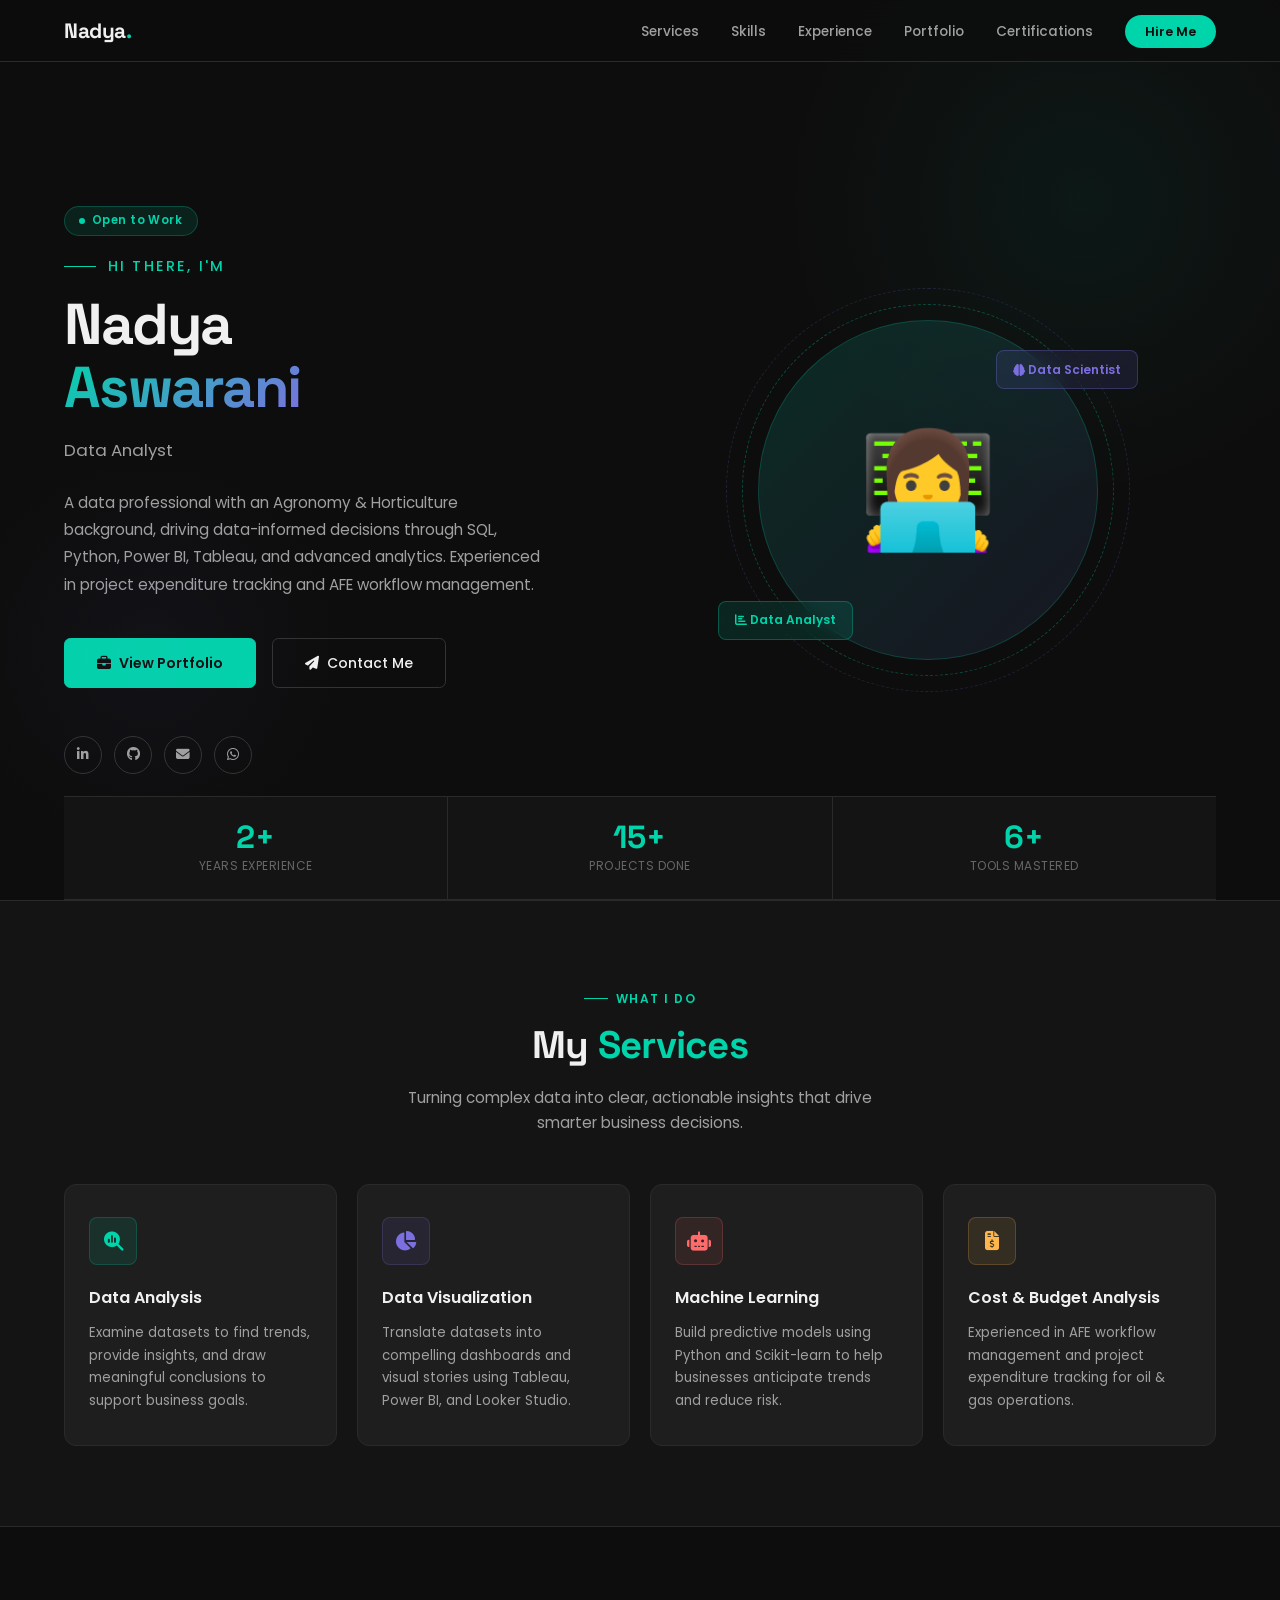
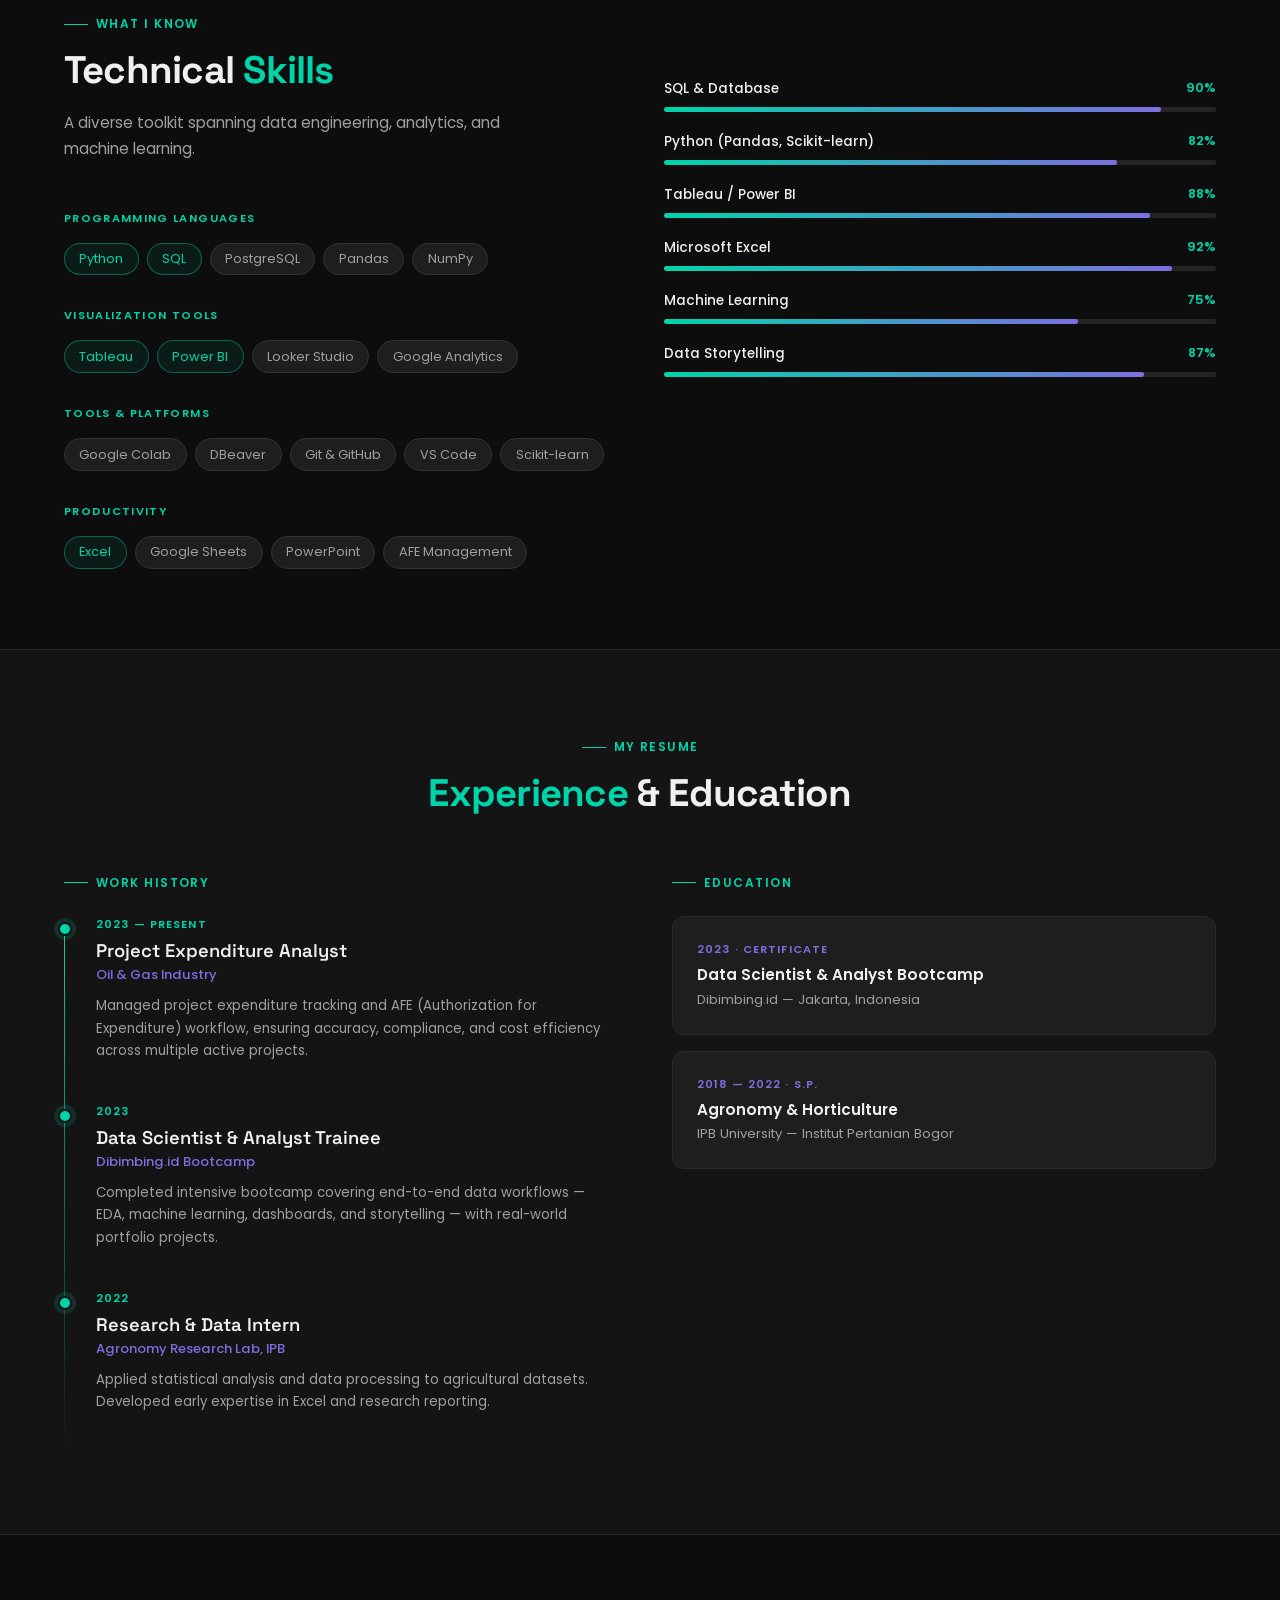
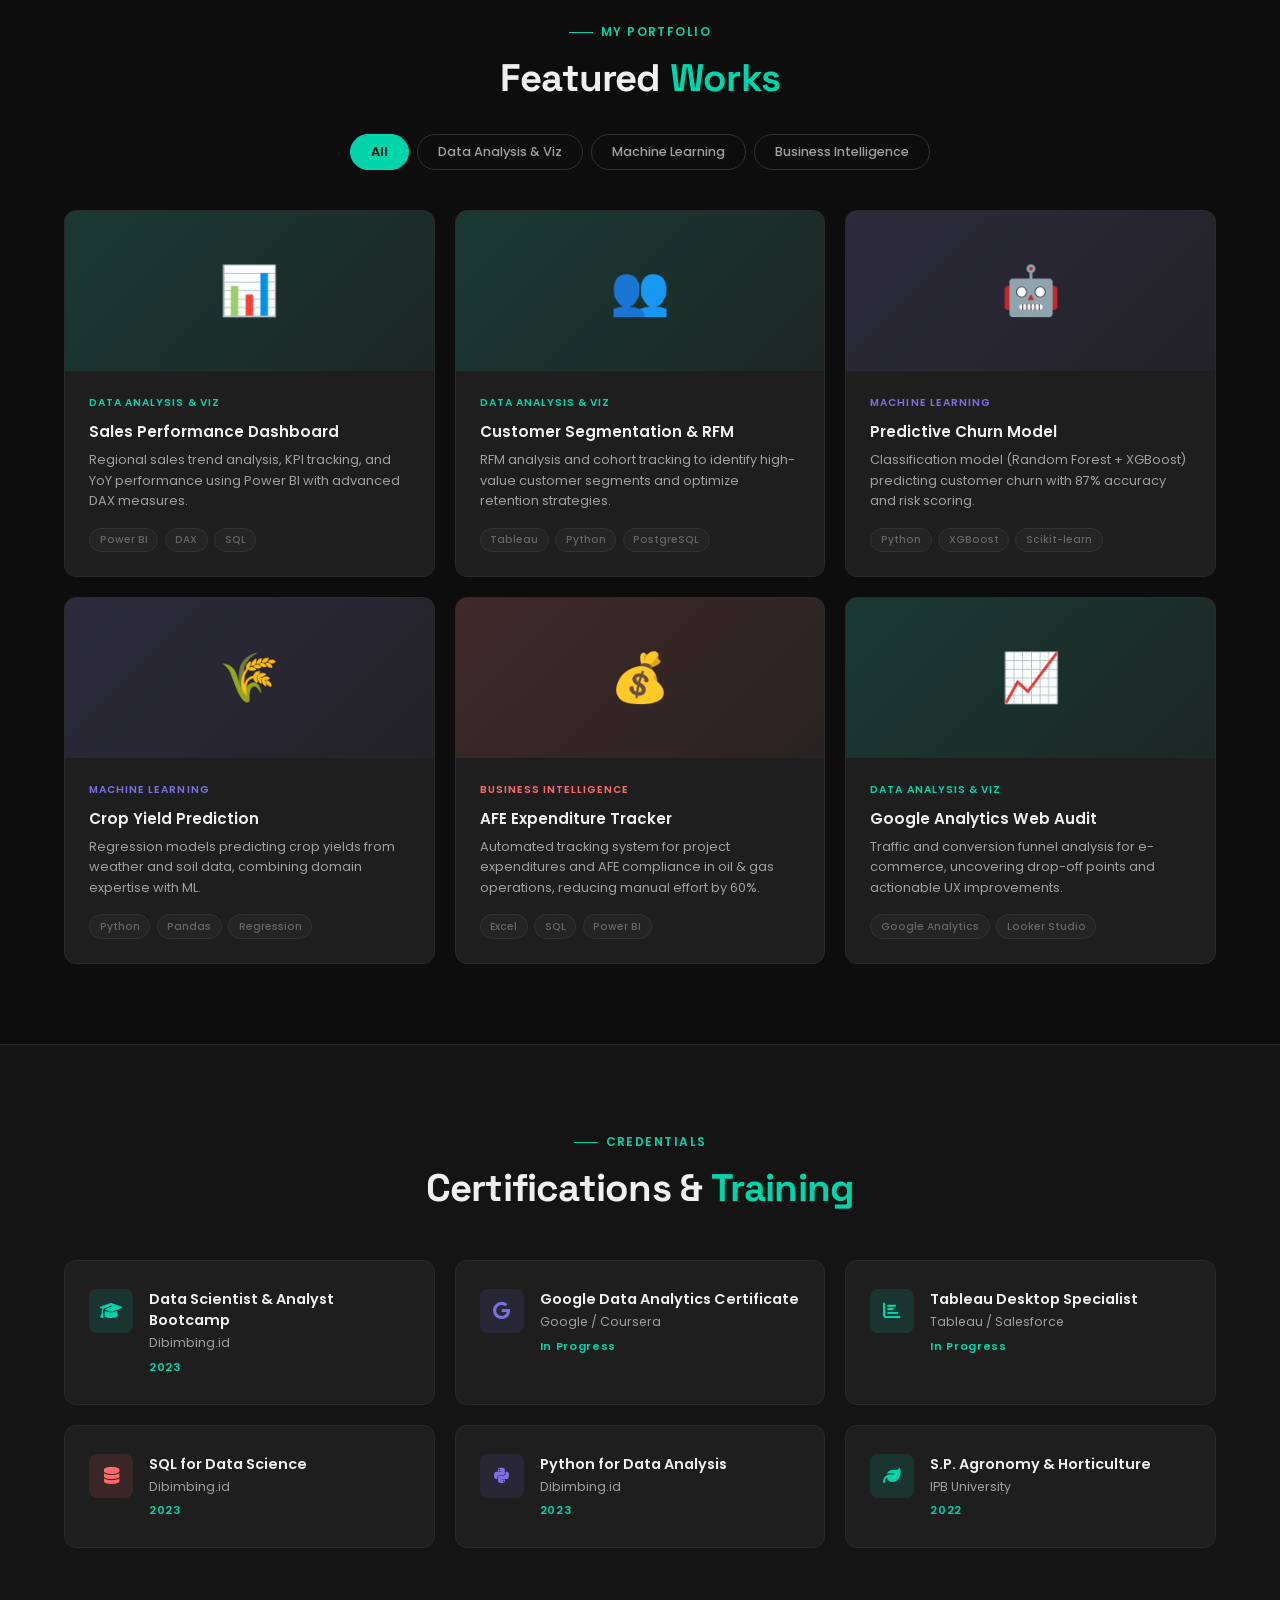
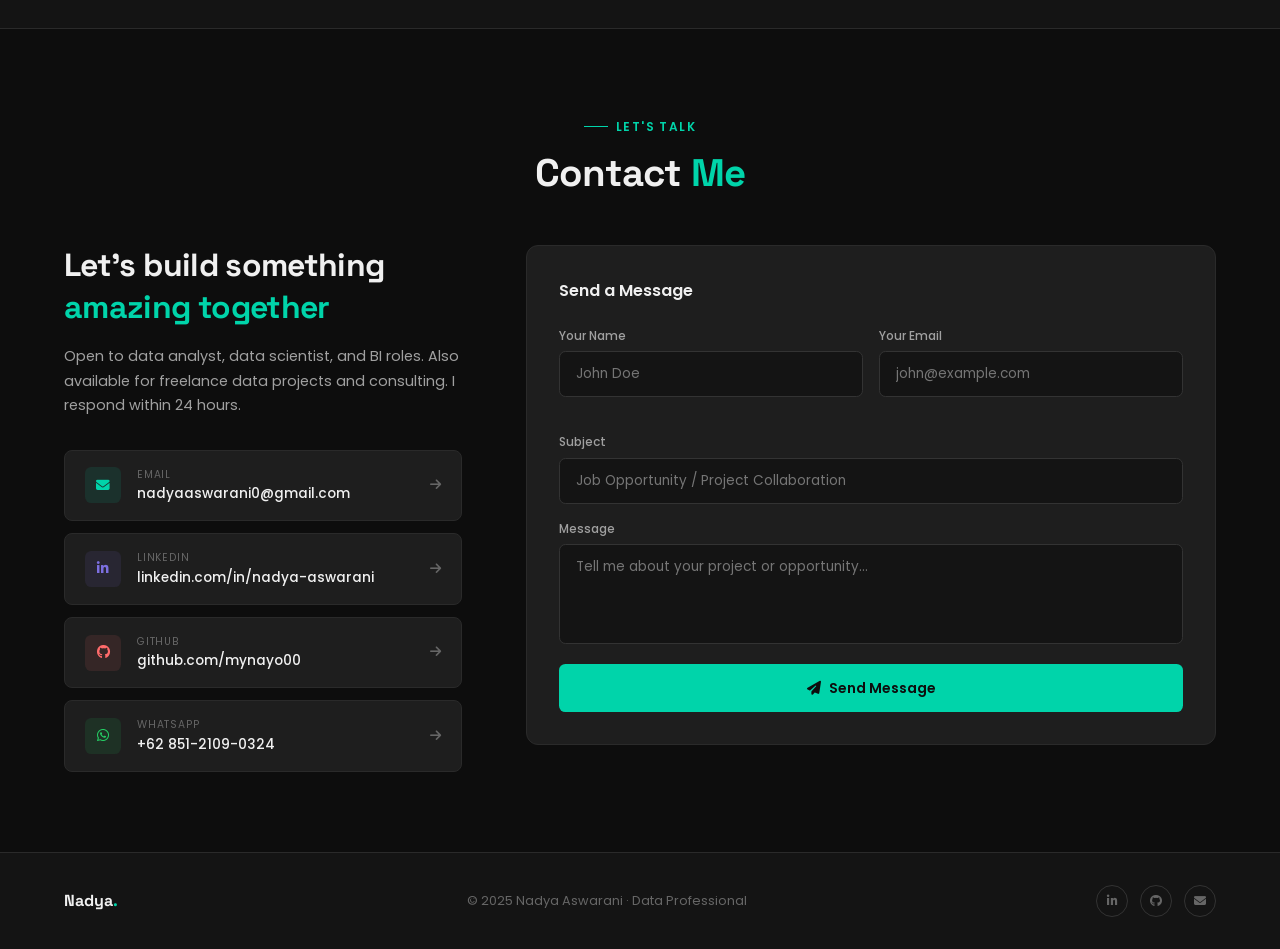
==== nadya-portfolio_1.html @ 153618a9 "Create nadya-portfolio_1.html" ====
<!DOCTYPE html>
<html lang="en">
<head>
<meta charset="UTF-8">
<meta name="viewport" content="width=device-width, initial-scale=1.0">
<title>Nadya Aswarani | Data Portfolio</title>
<link href="https://fonts.googleapis.com/css2?family=Poppins:wght@300;400;500;600;700;800&family=Space+Grotesk:wght@400;500;600;700&display=swap" rel="stylesheet">
<link rel="stylesheet" href="https://cdnjs.cloudflare.com/ajax/libs/font-awesome/6.5.0/css/all.min.css">
<style>
:root {
  --bg: #0d0d0d;
  --bg2: #141414;
  --bg3: #1a1a1a;
  --card: #1e1e1e;
  --card2: #242424;
  --accent: #00d4aa;
  --accent2: #7c6fe0;
  --accent3: #ff6b6b;
  --text: #f0f0f0;
  --text2: #a0a0a0;
  --text3: #666;
  --border: #2a2a2a;
  --border2: #333;
}

* { margin:0; padding:0; box-sizing:border-box; }
html { scroll-behavior: smooth; }

body {
  background: var(--bg);
  color: var(--text);
  font-family: 'Poppins', sans-serif;
  overflow-x: hidden;
}

/* SCROLLBAR */
::-webkit-scrollbar { width: 4px; }
::-webkit-scrollbar-track { background: var(--bg); }
::-webkit-scrollbar-thumb { background: var(--accent); border-radius: 2px; }

/* ── NAV ── */
nav {
  position: fixed; top:0; left:0; right:0; z-index:999;
  display:flex; align-items:center; justify-content:space-between;
  padding: 1.1rem 5%;
  background: rgba(13,13,13,0.85);
  backdrop-filter: blur(20px);
  border-bottom: 1px solid var(--border);
  transition: all 0.3s;
}
.nav-logo {
  font-family: 'Space Grotesk', sans-serif;
  font-weight: 700; font-size: 1.3rem;
  color: var(--text);
  text-decoration: none;
  letter-spacing: -0.02em;
}
.nav-logo span { color: var(--accent); }
.nav-links { display:flex; gap:2rem; list-style:none; }
.nav-links a {
  font-size: 0.85rem; font-weight:500;
  color: var(--text2);
  text-decoration:none;
  transition: color 0.2s;
  position: relative;
}
.nav-links a::after {
  content:''; position:absolute; bottom:-4px; left:0; right:0;
  height:1px; background:var(--accent);
  transform: scaleX(0); transition: transform 0.2s;
}
.nav-links a:hover { color:var(--accent); }
.nav-links a:hover::after { transform: scaleX(1); }
.nav-hire {
  padding: 0.5rem 1.25rem;
  background: var(--accent);
  color: #0d0d0d !important;
  border-radius: 2rem;
  font-weight: 600 !important;
  font-size: 0.8rem !important;
}
.nav-hire:hover { background: #00b894 !important; color: #0d0d0d !important; }
.nav-hire::after { display:none !important; }

/* ── HERO ── */
#home {
  min-height: 100vh;
  display: grid;
  grid-template-columns: 1fr 1fr;
  align-items: center;
  padding: 80px 5% 0;
  position: relative;
  overflow: hidden;
}
.hero-bg-glow {
  position: absolute;
  width: 600px; height: 600px;
  background: radial-gradient(circle, rgba(0,212,170,0.06) 0%, transparent 70%);
  top: -100px; right: -100px;
  pointer-events: none;
}
.hero-bg-glow2 {
  position: absolute;
  width: 400px; height: 400px;
  background: radial-gradient(circle, rgba(124,111,224,0.05) 0%, transparent 70%);
  bottom: 50px; left: -50px;
  pointer-events: none;
}
.hero-left { padding-right: 3rem; }
.hero-greeting {
  font-size: 0.9rem; font-weight: 500;
  color: var(--accent);
  letter-spacing: 0.15em;
  text-transform: uppercase;
  margin-bottom: 1rem;
  display:flex; align-items:center; gap:0.75rem;
}
.hero-greeting::before {
  content:'';
  width:2rem; height:1px;
  background: var(--accent);
}
.hero-name {
  font-family: 'Space Grotesk', sans-serif;
  font-size: clamp(2.8rem, 4.5vw, 4.5rem);
  font-weight: 700;
  line-height: 1.1;
  letter-spacing: -0.03em;
  margin-bottom: 1rem;
}
.hero-name .highlight {
  background: linear-gradient(135deg, var(--accent), var(--accent2));
  -webkit-background-clip: text;
  -webkit-text-fill-color: transparent;
  background-clip: text;
}
.hero-roles {
  font-size: 1.05rem;
  color: var(--text2);
  margin-bottom: 1.5rem;
  height: 1.8rem;
  overflow: hidden;
}
.hero-roles-inner {
  animation: slideRoles 6s steps(1) infinite;
}
@keyframes slideRoles {
  0%,33%  { transform: translateY(0); }
  34%,66% { transform: translateY(-1.8rem); }
  67%,100%{ transform: translateY(-3.6rem); }
}
.hero-roles div { height: 1.8rem; line-height: 1.8rem; }
.hero-desc {
  font-size: 0.95rem;
  color: var(--text2);
  line-height: 1.8;
  max-width: 480px;
  margin-bottom: 2.5rem;
}
.hero-btns { display:flex; gap:1rem; flex-wrap:wrap; margin-bottom:3rem; }
.btn-main {
  display:inline-flex; align-items:center; gap:0.5rem;
  padding: 0.85rem 2rem;
  background: var(--accent);
  color: #0d0d0d;
  font-weight: 600; font-size:0.875rem;
  border-radius: 0.4rem;
  text-decoration:none;
  transition: all 0.2s;
  border: 1px solid var(--accent);
}
.btn-main:hover { background: transparent; color: var(--accent); }
.btn-outline {
  display:inline-flex; align-items:center; gap:0.5rem;
  padding: 0.85rem 2rem;
  border: 1px solid var(--border2);
  color: var(--text);
  font-weight:500; font-size:0.875rem;
  border-radius: 0.4rem;
  text-decoration:none;
  transition: all 0.2s;
}
.btn-outline:hover { border-color: var(--accent); color: var(--accent); }
.hero-socials { display:flex; gap:0.75rem; }
.hero-social-link {
  width:38px; height:38px;
  border:1px solid var(--border2);
  border-radius: 50%;
  display:flex; align-items:center; justify-content:center;
  color: var(--text2);
  text-decoration:none;
  font-size:0.85rem;
  transition: all 0.2s;
}
.hero-social-link:hover { border-color:var(--accent); color:var(--accent); background: rgba(0,212,170,0.08); }

.hero-right {
  display:flex; justify-content:center; align-items:center;
  position: relative;
}
.hero-img-wrap {
  position: relative;
  width: 340px; height: 340px;
}
.hero-img-ring {
  position:absolute; inset:-16px;
  border-radius: 50%;
  border: 1px dashed rgba(0,212,170,0.3);
  animation: spin 20s linear infinite;
}
.hero-img-ring2 {
  position:absolute; inset:-32px;
  border-radius: 50%;
  border: 1px dashed rgba(124,111,224,0.2);
  animation: spin 30s linear infinite reverse;
}
@keyframes spin { to { transform: rotate(360deg); } }
.hero-img-bg {
  width:100%; height:100%;
  border-radius: 50%;
  background: linear-gradient(135deg, rgba(0,212,170,0.15), rgba(124,111,224,0.1));
  border: 1px solid rgba(0,212,170,0.2);
  display:flex; align-items:center; justify-content:center;
  font-size: 7rem;
  overflow: hidden;
}
.hero-avatar-emoji { line-height:1; }
.hero-badge {
  position:absolute;
  padding: 0.6rem 1rem;
  border-radius: 0.5rem;
  font-size: 0.75rem; font-weight:600;
  backdrop-filter: blur(10px);
  border: 1px solid;
  white-space: nowrap;
}
.badge-1 {
  bottom: 20px; left: -40px;
  background: rgba(0,212,170,0.12);
  border-color: rgba(0,212,170,0.3);
  color: var(--accent);
}
.badge-2 {
  top: 30px; right: -40px;
  background: rgba(124,111,224,0.12);
  border-color: rgba(124,111,224,0.3);
  color: var(--accent2);
}
.hero-stats-row {
  position:absolute; bottom:0; left:0; right:0;
  display:grid; grid-template-columns: repeat(3,1fr);
  gap:1px; background:var(--border);
  border-top: 1px solid var(--border);
  border-bottom: 1px solid var(--border);
  padding: 0;
}
.hstat {
  background:var(--bg2);
  padding:1.5rem;
  text-align:center;
}
.hstat-num {
  font-family:'Space Grotesk',sans-serif;
  font-size:2rem; font-weight:700;
  color:var(--accent);
  line-height:1;
  margin-bottom:0.25rem;
}
.hstat-label { font-size:0.75rem; color:var(--text3); letter-spacing:0.04em; text-transform:uppercase; }

/* ── SECTION COMMON ── */
section { padding: 5rem 5%; }
.section-tag {
  display:inline-flex; align-items:center; gap:0.5rem;
  font-size:0.75rem; font-weight:600;
  color:var(--accent);
  letter-spacing:0.12em;
  text-transform:uppercase;
  margin-bottom:0.75rem;
}
.section-tag::before { content:''; width:1.5rem; height:1px; background:var(--accent); }
.section-title {
  font-family:'Space Grotesk',sans-serif;
  font-size: clamp(1.8rem, 3vw, 2.6rem);
  font-weight:700;
  letter-spacing:-0.02em;
  margin-bottom:1rem;
}
.section-title span { color:var(--accent); }
.section-sub { font-size:0.95rem; color:var(--text2); line-height:1.7; max-width:500px; margin-bottom:3rem; }

/* ── SERVICES ── */
#service { background:var(--bg2); border-top:1px solid var(--border); border-bottom:1px solid var(--border); }
.services-grid {
  display:grid; grid-template-columns: repeat(4,1fr); gap:1.25rem;
}
.service-card {
  background:var(--card);
  border:1px solid var(--border);
  border-radius:0.75rem;
  padding:2rem 1.5rem;
  transition: all 0.3s;
  position:relative;
  overflow:hidden;
}
.service-card::before {
  content:'';
  position:absolute; top:0; left:0; right:0;
  height:2px;
  background: linear-gradient(90deg, var(--accent), var(--accent2));
  transform: scaleX(0); transform-origin:left;
  transition: transform 0.3s;
}
.service-card:hover { border-color:var(--border2); background:var(--card2); transform:translateY(-4px); }
.service-card:hover::before { transform: scaleX(1); }
.service-icon {
  width:48px; height:48px;
  border-radius:0.5rem;
  background:rgba(0,212,170,0.1);
  border:1px solid rgba(0,212,170,0.2);
  display:flex; align-items:center; justify-content:center;
  font-size:1.2rem;
  color:var(--accent);
  margin-bottom:1.25rem;
}
.service-title { font-weight:600; font-size:1rem; margin-bottom:0.75rem; }
.service-desc { font-size:0.83rem; color:var(--text2); line-height:1.7; }

/* ── SKILLS ── */
#skills { background: var(--bg); }
.skills-layout { display:grid; grid-template-columns:1fr 1fr; gap:4rem; align-items:start; }
.skills-cats { display:flex; flex-direction:column; gap:2rem; }
.skill-cat-title {
  font-size:0.7rem; font-weight:600; letter-spacing:0.12em;
  text-transform:uppercase; color:var(--accent);
  margin-bottom:1rem;
}
.skill-pills { display:flex; flex-wrap:wrap; gap:0.5rem; }
.skill-pill {
  padding:0.4rem 0.9rem;
  background:var(--card);
  border:1px solid var(--border2);
  border-radius:2rem;
  font-size:0.8rem; color:var(--text2);
  transition: all 0.2s;
  cursor:default;
}
.skill-pill:hover { border-color:var(--accent); color:var(--accent); background:rgba(0,212,170,0.07); }
.skill-pill.hot { border-color:rgba(0,212,170,0.4); color:var(--accent); background:rgba(0,212,170,0.08); }

.skill-bars { display:flex; flex-direction:column; gap:1.25rem; }
.skill-bar-item {}
.skill-bar-top { display:flex; justify-content:space-between; margin-bottom:0.5rem; font-size:0.85rem; }
.skill-bar-name { font-weight:500; }
.skill-bar-pct { color:var(--accent); font-weight:600; font-size:0.8rem; }
.skill-bar-track {
  height:5px; background:var(--card2);
  border-radius:2px; overflow:hidden;
}
.skill-bar-fill {
  height:100%;
  background: linear-gradient(90deg, var(--accent), var(--accent2));
  border-radius:2px;
  width:0; transition: width 1s ease 0.3s;
}

/* ── EXPERIENCE ── */
#experience { background:var(--bg2); border-top:1px solid var(--border); }
.exp-layout { display:grid; grid-template-columns:1fr 1fr; gap:4rem; }
.timeline { position:relative; padding-left:2rem; }
.timeline::before {
  content:''; position:absolute; left:0; top:8px; bottom:0;
  width:1px; background: linear-gradient(to bottom, var(--accent), transparent);
}
.tl-item { position:relative; padding-bottom:2.5rem; }
.tl-item::before {
  content:''; position:absolute; left:-2.375rem; top:6px;
  width:10px; height:10px; border-radius:50%;
  background:var(--accent); border:2px solid var(--bg2);
  box-shadow: 0 0 0 4px rgba(0,212,170,0.15);
}
.tl-date {
  font-size:0.7rem; font-weight:600; letter-spacing:0.1em;
  text-transform:uppercase; color:var(--accent);
  margin-bottom:0.4rem;
}
.tl-title { font-family:'Space Grotesk',sans-serif; font-size:1.15rem; font-weight:600; margin-bottom:0.2rem; }
.tl-company { font-size:0.82rem; color:var(--accent2); font-weight:500; margin-bottom:0.6rem; }
.tl-desc { font-size:0.83rem; color:var(--text2); line-height:1.7; }

.edu-cards { display:flex; flex-direction:column; gap:1rem; }
.edu-card {
  background:var(--card);
  border:1px solid var(--border);
  border-radius:0.75rem;
  padding:1.5rem;
  transition: border-color 0.2s;
}
.edu-card:hover { border-color:var(--accent2); }
.edu-year { font-size:0.7rem; font-weight:600; letter-spacing:0.1em; text-transform:uppercase; color:var(--accent2); margin-bottom:0.35rem; }
.edu-deg { font-weight:600; font-size:0.95rem; margin-bottom:0.2rem; }
.edu-school { font-size:0.82rem; color:var(--text2); }

/* ── PORTFOLIO ── */
#portfolio { background:var(--bg); border-top:1px solid var(--border); }
.port-filters {
  display:flex; gap:0.5rem; flex-wrap:wrap;
  margin-bottom:2.5rem;
}
.port-filter {
  padding:0.5rem 1.25rem;
  border-radius:2rem;
  font-size:0.8rem; font-weight:500;
  border:1px solid var(--border2);
  background:transparent;
  color:var(--text2);
  cursor:pointer;
  transition:all 0.2s;
  font-family:'Poppins',sans-serif;
}
.port-filter:hover, .port-filter.active {
  background:var(--accent); color:#0d0d0d;
  border-color:var(--accent); font-weight:600;
}
.port-grid {
  display:grid; grid-template-columns:repeat(3,1fr); gap:1.25rem;
}
.port-card {
  background:var(--card);
  border:1px solid var(--border);
  border-radius:0.75rem;
  overflow:hidden;
  transition: all 0.3s;
}
.port-card:hover { border-color:var(--border2); transform:translateY(-4px); }
.port-card.hidden { display:none; }
.port-thumb {
  height:160px;
  display:flex; align-items:center; justify-content:center;
  font-size:3rem;
  position:relative; overflow:hidden;
}
.port-thumb-da { background: linear-gradient(135deg, rgba(0,212,170,0.15), rgba(0,212,170,0.05)); }
.port-thumb-ds { background: linear-gradient(135deg, rgba(124,111,224,0.15), rgba(124,111,224,0.05)); }
.port-thumb-bi { background: linear-gradient(135deg, rgba(255,107,107,0.15), rgba(255,107,107,0.05)); }
.port-body { padding:1.5rem; }
.port-tag {
  font-size:0.65rem; font-weight:600; letter-spacing:0.1em;
  text-transform:uppercase; margin-bottom:0.6rem;
}
.port-tag-da { color:var(--accent); }
.port-tag-ds { color:var(--accent2); }
.port-tag-bi { color:var(--accent3); }
.port-title { font-weight:600; font-size:0.95rem; margin-bottom:0.5rem; line-height:1.4; }
.port-desc { font-size:0.8rem; color:var(--text2); line-height:1.6; margin-bottom:1rem; }
.port-pills { display:flex; gap:0.4rem; flex-wrap:wrap; }
.port-pill {
  font-size:0.65rem; font-weight:500;
  padding:0.2rem 0.6rem;
  background:var(--card2);
  border:1px solid var(--border2);
  border-radius:2rem;
  color:var(--text3);
}

/* ── CERTIFICATIONS ── */
#certs { background:var(--bg2); border-top:1px solid var(--border); }
.certs-grid { display:grid; grid-template-columns:repeat(3,1fr); gap:1.25rem; }
.cert-card {
  background:var(--card);
  border:1px solid var(--border);
  border-radius:0.75rem;
  padding:1.75rem 1.5rem;
  display:flex; gap:1rem; align-items:flex-start;
  transition: all 0.2s;
}
.cert-card:hover { border-color:var(--accent); }
.cert-icon {
  width:44px; height:44px; flex-shrink:0;
  border-radius:0.5rem;
  display:flex; align-items:center; justify-content:center;
  font-size:1.1rem;
}
.cert-icon-teal { background:rgba(0,212,170,0.12); color:var(--accent); }
.cert-icon-purple { background:rgba(124,111,224,0.12); color:var(--accent2); }
.cert-icon-red { background:rgba(255,107,107,0.12); color:var(--accent3); }
.cert-name { font-weight:600; font-size:0.9rem; margin-bottom:0.2rem; }
.cert-issuer { font-size:0.78rem; color:var(--text2); margin-bottom:0.4rem; }
.cert-year { font-size:0.7rem; color:var(--accent); font-weight:600; letter-spacing:0.06em; }

/* ── CONTACT ── */
#contact { background:var(--bg); border-top:1px solid var(--border); }
.contact-grid { display:grid; grid-template-columns:1fr 1fr; gap:4rem; }
.contact-headline {
  font-family:'Space Grotesk',sans-serif;
  font-size:2rem; font-weight:700;
  letter-spacing:-0.02em;
  line-height:1.3;
  margin-bottom:1rem;
}
.contact-headline span { color:var(--accent); }
.contact-body { font-size:0.9rem; color:var(--text2); line-height:1.7; margin-bottom:2rem; }
.contact-links { display:flex; flex-direction:column; gap:0.75rem; }
.contact-item {
  display:flex; align-items:center; gap:1rem;
  padding:1rem 1.25rem;
  background:var(--card);
  border:1px solid var(--border);
  border-radius:0.5rem;
  text-decoration:none;
  color:var(--text);
  transition: all 0.2s;
}
.contact-item:hover { border-color:var(--accent); background:rgba(0,212,170,0.05); }
.contact-item-icon {
  width:36px; height:36px;
  border-radius:0.4rem;
  background:rgba(0,212,170,0.1);
  display:flex; align-items:center; justify-content:center;
  color:var(--accent); font-size:0.85rem; flex-shrink:0;
}
.contact-item-info {}
.contact-item-lbl { font-size:0.65rem; color:var(--text3); letter-spacing:0.08em; text-transform:uppercase; margin-bottom:0.1rem; }
.contact-item-val { font-size:0.85rem; font-weight:500; }
.contact-item-arr { margin-left:auto; color:var(--text3); font-size:0.8rem; transition:color 0.2s; }
.contact-item:hover .contact-item-arr { color:var(--accent); }

.contact-form-wrap {
  background:var(--card);
  border:1px solid var(--border);
  border-radius:0.75rem;
  padding:2rem;
}
.form-title { font-weight:600; font-size:1rem; margin-bottom:1.5rem; }
.form-row { display:grid; grid-template-columns:1fr 1fr; gap:1rem; margin-bottom:1rem; }
.form-group { display:flex; flex-direction:column; gap:0.4rem; margin-bottom:1rem; }
.form-group:last-of-type { margin-bottom:1.25rem; }
.form-label { font-size:0.75rem; font-weight:500; color:var(--text2); }
.form-input, .form-textarea {
  background:var(--bg2);
  border:1px solid var(--border2);
  border-radius:0.4rem;
  padding:0.75rem 1rem;
  font-family:'Poppins',sans-serif;
  font-size:0.85rem;
  color:var(--text);
  transition: border-color 0.2s;
  outline:none;
  resize:none;
}
.form-input:focus, .form-textarea:focus { border-color:var(--accent); }
.form-textarea { height:100px; }
.btn-send {
  width:100%;
  padding:0.85rem;
  background:var(--accent);
  color:#0d0d0d;
  font-family:'Poppins',sans-serif;
  font-weight:600; font-size:0.875rem;
  border:none; border-radius:0.4rem;
  cursor:pointer;
  transition: all 0.2s;
  display:flex; align-items:center; justify-content:center; gap:0.5rem;
}
.btn-send:hover { background:#00b894; }

/* ── FOOTER ── */
footer {
  background:var(--bg2);
  border-top:1px solid var(--border);
  padding:2rem 5%;
  display:flex; align-items:center; justify-content:space-between;
  font-size:0.8rem; color:var(--text3);
}
.footer-logo {
  font-family:'Space Grotesk',sans-serif;
  font-weight:700; font-size:1rem; color:var(--text);
  text-decoration:none;
}
.footer-logo span { color:var(--accent); }
.footer-socials { display:flex; gap:0.75rem; }
.footer-soc {
  width:32px; height:32px;
  border:1px solid var(--border2); border-radius:50%;
  display:flex; align-items:center; justify-content:center;
  color:var(--text3); font-size:0.75rem; text-decoration:none;
  transition:all 0.2s;
}
.footer-soc:hover { border-color:var(--accent); color:var(--accent); }

/* ── BACK TO TOP ── */
#back-top {
  position:fixed; bottom:2rem; right:2rem;
  width:40px; height:40px;
  background:var(--accent); color:#0d0d0d;
  border-radius:50%; border:none;
  display:flex; align-items:center; justify-content:center;
  cursor:pointer; font-size:0.9rem;
  opacity:0; pointer-events:none;
  transition:all 0.3s;
  z-index:100;
}
#back-top.show { opacity:1; pointer-events:all; }
#back-top:hover { background:#00b894; transform:translateY(-2px); }

/* ── STATUS BADGE ── */
.status-pill {
  display:inline-flex; align-items:center; gap:0.4rem;
  padding:0.35rem 0.9rem;
  background:rgba(0,212,170,0.1);
  border:1px solid rgba(0,212,170,0.25);
  border-radius:2rem;
  font-size:0.72rem; font-weight:600;
  color:var(--accent); letter-spacing:0.04em;
  margin-bottom:1.25rem;
}
.status-dot {
  width:6px; height:6px; border-radius:50%;
  background:var(--accent);
  animation: pulse 2s infinite;
}
@keyframes pulse {
  0%,100%{opacity:1;transform:scale(1)}
  50%{opacity:0.5;transform:scale(0.8)}
}

/* ── FADE IN ── */
.reveal { opacity:0; transform:translateY(20px); transition:opacity 0.6s ease, transform 0.6s ease; }
.reveal.visible { opacity:1; transform:translateY(0); }

/* ── RESPONSIVE ── */
@media(max-width:960px){
  #home { grid-template-columns:1fr; padding-top:100px; }
  .hero-right { display:none; }
  .hero-stats-row { grid-template-columns: repeat(3,1fr); }
  section { padding:3.5rem 5%; }
  .services-grid { grid-template-columns:repeat(2,1fr); }
  .skills-layout, .exp-layout, .contact-grid { grid-template-columns:1fr; gap:2.5rem; }
  .port-grid, .certs-grid { grid-template-columns:repeat(2,1fr); }
  .nav-links { display:none; }
}
@media(max-width:600px){
  .port-grid, .certs-grid, .services-grid { grid-template-columns:1fr; }
  footer { flex-direction:column; gap:1rem; text-align:center; }
  .form-row { grid-template-columns:1fr; }
}
</style>
</head>
<body>

<!-- NAV -->
<nav>
  <a href="#home" class="nav-logo">Nadya<span>.</span></a>
  <ul class="nav-links">
    <li><a href="#service">Services</a></li>
    <li><a href="#skills">Skills</a></li>
    <li><a href="#experience">Experience</a></li>
    <li><a href="#portfolio">Portfolio</a></li>
    <li><a href="#certs">Certifications</a></li>
    <li><a href="#contact" class="nav-hire">Hire Me</a></li>
  </ul>
</nav>

<!-- HERO -->
<section id="home">
  <div class="hero-bg-glow"></div>
  <div class="hero-bg-glow2"></div>

  <div class="hero-left">
    <div class="status-pill"><span class="status-dot"></span> Open to Work</div>
    <div class="hero-greeting">Hi there, I'm</div>
    <h1 class="hero-name">Nadya<br><span class="highlight">Aswarani</span></h1>
    <div class="hero-roles">
      <div class="hero-roles-inner">
        <div>Data Analyst</div>
        <div>Data Scientist</div>
        <div>BI Analyst</div>
      </div>
    </div>
    <p class="hero-desc">
      A data professional with an Agronomy & Horticulture background, driving data-informed decisions through SQL, Python, Power BI, Tableau, and advanced analytics. Experienced in project expenditure tracking and AFE workflow management.
    </p>
    <div class="hero-btns">
      <a href="#portfolio" class="btn-main"><i class="fa-solid fa-briefcase"></i> View Portfolio</a>
      <a href="#contact" class="btn-outline"><i class="fa-solid fa-paper-plane"></i> Contact Me</a>
    </div>
    <div class="hero-socials">
      <a href="https://www.linkedin.com/in/nadya-aswarani/" target="_blank" class="hero-social-link"><i class="fa-brands fa-linkedin-in"></i></a>
      <a href="https://github.com/mynayo00" target="_blank" class="hero-social-link"><i class="fa-brands fa-github"></i></a>
      <a href="mailto:nadyaaswarani0@gmail.com" class="hero-social-link"><i class="fa-solid fa-envelope"></i></a>
      <a href="https://wa.me/6285121090324" target="_blank" class="hero-social-link"><i class="fa-brands fa-whatsapp"></i></a>
    </div>
  </div>

  <div class="hero-right">
    <div class="hero-img-wrap">
      <div class="hero-img-ring"></div>
      <div class="hero-img-ring2"></div>
      <div class="hero-img-bg">
        <span class="hero-avatar-emoji">👩‍💻</span>
      </div>
      <div class="hero-badge badge-1"><i class="fa-solid fa-chart-bar"></i> Data Analyst</div>
      <div class="hero-badge badge-2"><i class="fa-solid fa-brain"></i> Data Scientist</div>
    </div>
  </div>

  <div class="hero-stats-row" style="grid-column:1/-1">
    <div class="hstat"><div class="hstat-num">2+</div><div class="hstat-label">Years Experience</div></div>
    <div class="hstat"><div class="hstat-num">15+</div><div class="hstat-label">Projects Done</div></div>
    <div class="hstat"><div class="hstat-num">6+</div><div class="hstat-label">Tools Mastered</div></div>
  </div>
</section>

<!-- SERVICES -->
<section id="service">
  <div class="reveal" style="text-align:center;margin-bottom:3rem">
    <div class="section-tag" style="justify-content:center">What I Do</div>
    <h2 class="section-title" style="justify-content:center">My <span>Services</span></h2>
    <p class="section-sub" style="margin:0 auto">Turning complex data into clear, actionable insights that drive smarter business decisions.</p>
  </div>
  <div class="services-grid reveal">
    <div class="service-card">
      <div class="service-icon"><i class="fa-solid fa-magnifying-glass-chart"></i></div>
      <div class="service-title">Data Analysis</div>
      <div class="service-desc">Examine datasets to find trends, provide insights, and draw meaningful conclusions to support business goals.</div>
    </div>
    <div class="service-card">
      <div class="service-icon" style="background:rgba(124,111,224,0.1);border-color:rgba(124,111,224,0.2);color:var(--accent2)"><i class="fa-solid fa-chart-pie"></i></div>
      <div class="service-title">Data Visualization</div>
      <div class="service-desc">Translate datasets into compelling dashboards and visual stories using Tableau, Power BI, and Looker Studio.</div>
    </div>
    <div class="service-card">
      <div class="service-icon" style="background:rgba(255,107,107,0.1);border-color:rgba(255,107,107,0.2);color:var(--accent3)"><i class="fa-solid fa-robot"></i></div>
      <div class="service-title">Machine Learning</div>
      <div class="service-desc">Build predictive models using Python and Scikit-learn to help businesses anticipate trends and reduce risk.</div>
    </div>
    <div class="service-card">
      <div class="service-icon" style="background:rgba(255,183,77,0.1);border-color:rgba(255,183,77,0.2);color:#ffb74d"><i class="fa-solid fa-file-invoice-dollar"></i></div>
      <div class="service-title">Cost & Budget Analysis</div>
      <div class="service-desc">Experienced in AFE workflow management and project expenditure tracking for oil & gas operations.</div>
    </div>
  </div>
</section>

<!-- SKILLS -->
<section id="skills">
  <div style="display:grid;grid-template-columns:1fr 1fr;gap:3rem;align-items:start">
    <div class="reveal">
      <div class="section-tag">What I Know</div>
      <h2 class="section-title">Technical <span>Skills</span></h2>
      <p class="section-sub">A diverse toolkit spanning data engineering, analytics, and machine learning.</p>
      <div class="skills-cats">
        <div>
          <div class="skill-cat-title">Programming Languages</div>
          <div class="skill-pills">
            <span class="skill-pill hot">Python</span>
            <span class="skill-pill hot">SQL</span>
            <span class="skill-pill">PostgreSQL</span>
            <span class="skill-pill">Pandas</span>
            <span class="skill-pill">NumPy</span>
          </div>
        </div>
        <div>
          <div class="skill-cat-title">Visualization Tools</div>
          <div class="skill-pills">
            <span class="skill-pill hot">Tableau</span>
            <span class="skill-pill hot">Power BI</span>
            <span class="skill-pill">Looker Studio</span>
            <span class="skill-pill">Google Analytics</span>
          </div>
        </div>
        <div>
          <div class="skill-cat-title">Tools & Platforms</div>
          <div class="skill-pills">
            <span class="skill-pill">Google Colab</span>
            <span class="skill-pill">DBeaver</span>
            <span class="skill-pill">Git & GitHub</span>
            <span class="skill-pill">VS Code</span>
            <span class="skill-pill">Scikit-learn</span>
          </div>
        </div>
        <div>
          <div class="skill-cat-title">Productivity</div>
          <div class="skill-pills">
            <span class="skill-pill hot">Excel</span>
            <span class="skill-pill">Google Sheets</span>
            <span class="skill-pill">PowerPoint</span>
            <span class="skill-pill">AFE Management</span>
          </div>
        </div>
      </div>
    </div>

    <div class="reveal" style="margin-top:4.5rem">
      <div class="skill-bars" id="skill-bars">
        <div class="skill-bar-item">
          <div class="skill-bar-top"><span class="skill-bar-name">SQL & Database</span><span class="skill-bar-pct">90%</span></div>
          <div class="skill-bar-track"><div class="skill-bar-fill" data-w="90"></div></div>
        </div>
        <div class="skill-bar-item">
          <div class="skill-bar-top"><span class="skill-bar-name">Python (Pandas, Scikit-learn)</span><span class="skill-bar-pct">82%</span></div>
          <div class="skill-bar-track"><div class="skill-bar-fill" data-w="82"></div></div>
        </div>
        <div class="skill-bar-item">
          <div class="skill-bar-top"><span class="skill-bar-name">Tableau / Power BI</span><span class="skill-bar-pct">88%</span></div>
          <div class="skill-bar-track"><div class="skill-bar-fill" data-w="88"></div></div>
        </div>
        <div class="skill-bar-item">
          <div class="skill-bar-top"><span class="skill-bar-name">Microsoft Excel</span><span class="skill-bar-pct">92%</span></div>
          <div class="skill-bar-track"><div class="skill-bar-fill" data-w="92"></div></div>
        </div>
        <div class="skill-bar-item">
          <div class="skill-bar-top"><span class="skill-bar-name">Machine Learning</span><span class="skill-bar-pct">75%</span></div>
          <div class="skill-bar-track"><div class="skill-bar-fill" data-w="75"></div></div>
        </div>
        <div class="skill-bar-item">
          <div class="skill-bar-top"><span class="skill-bar-name">Data Storytelling</span><span class="skill-bar-pct">87%</span></div>
          <div class="skill-bar-track"><div class="skill-bar-fill" data-w="87"></div></div>
        </div>
      </div>
    </div>
  </div>
</section>

<!-- EXPERIENCE -->
<section id="experience">
  <div class="reveal" style="text-align:center;margin-bottom:3rem">
    <div class="section-tag" style="justify-content:center">My Resume</div>
    <h2 class="section-title"><span>Experience</span> & Education</h2>
  </div>
  <div class="exp-layout">
    <div class="reveal">
      <div class="section-tag" style="margin-bottom:1.5rem">Work History</div>
      <div class="timeline">
        <div class="tl-item">
          <div class="tl-date">2023 — Present</div>
          <div class="tl-title">Project Expenditure Analyst</div>
          <div class="tl-company">Oil & Gas Industry</div>
          <div class="tl-desc">Managed project expenditure tracking and AFE (Authorization for Expenditure) workflow, ensuring accuracy, compliance, and cost efficiency across multiple active projects.</div>
        </div>
        <div class="tl-item">
          <div class="tl-date">2023</div>
          <div class="tl-title">Data Scientist & Analyst Trainee</div>
          <div class="tl-company">Dibimbing.id Bootcamp</div>
          <div class="tl-desc">Completed intensive bootcamp covering end-to-end data workflows — EDA, machine learning, dashboards, and storytelling — with real-world portfolio projects.</div>
        </div>
        <div class="tl-item">
          <div class="tl-date">2022</div>
          <div class="tl-title">Research & Data Intern</div>
          <div class="tl-company">Agronomy Research Lab, IPB</div>
          <div class="tl-desc">Applied statistical analysis and data processing to agricultural datasets. Developed early expertise in Excel and research reporting.</div>
        </div>
      </div>
    </div>

    <div class="reveal">
      <div class="section-tag" style="margin-bottom:1.5rem">Education</div>
      <div class="edu-cards">
        <div class="edu-card">
          <div class="edu-year">2023 · Certificate</div>
          <div class="edu-deg">Data Scientist & Analyst Bootcamp</div>
          <div class="edu-school">Dibimbing.id — Jakarta, Indonesia</div>
        </div>
        <div class="edu-card">
          <div class="edu-year">2018 — 2022 · S.P.</div>
          <div class="edu-deg">Agronomy & Horticulture</div>
          <div class="edu-school">IPB University — Institut Pertanian Bogor</div>
        </div>
      </div>
    </div>
  </div>
</section>

<!-- PORTFOLIO -->
<section id="portfolio">
  <div class="reveal" style="text-align:center;margin-bottom:2rem">
    <div class="section-tag" style="justify-content:center">My Portfolio</div>
    <h2 class="section-title">Featured <span>Works</span></h2>
  </div>
  <div class="port-filters reveal" style="justify-content:center">
    <button class="port-filter active" onclick="filterPort('all',this)">All</button>
    <button class="port-filter" onclick="filterPort('da',this)">Data Analysis & Viz</button>
    <button class="port-filter" onclick="filterPort('ds',this)">Machine Learning</button>
    <button class="port-filter" onclick="filterPort('bi',this)">Business Intelligence</button>
  </div>
  <div class="port-grid reveal">

    <div class="port-card" data-cat="da">
      <div class="port-thumb port-thumb-da">📊</div>
      <div class="port-body">
        <div class="port-tag port-tag-da">Data Analysis & Viz</div>
        <div class="port-title">Sales Performance Dashboard</div>
        <div class="port-desc">Regional sales trend analysis, KPI tracking, and YoY performance using Power BI with advanced DAX measures.</div>
        <div class="port-pills"><span class="port-pill">Power BI</span><span class="port-pill">DAX</span><span class="port-pill">SQL</span></div>
      </div>
    </div>

    <div class="port-card" data-cat="da">
      <div class="port-thumb port-thumb-da">👥</div>
      <div class="port-body">
        <div class="port-tag port-tag-da">Data Analysis & Viz</div>
        <div class="port-title">Customer Segmentation & RFM</div>
        <div class="port-desc">RFM analysis and cohort tracking to identify high-value customer segments and optimize retention strategies.</div>
        <div class="port-pills"><span class="port-pill">Tableau</span><span class="port-pill">Python</span><span class="port-pill">PostgreSQL</span></div>
      </div>
    </div>

    <div class="port-card" data-cat="ds">
      <div class="port-thumb port-thumb-ds">🤖</div>
      <div class="port-body">
        <div class="port-tag port-tag-ds">Machine Learning</div>
        <div class="port-title">Predictive Churn Model</div>
        <div class="port-desc">Classification model (Random Forest + XGBoost) predicting customer churn with 87% accuracy and risk scoring.</div>
        <div class="port-pills"><span class="port-pill">Python</span><span class="port-pill">XGBoost</span><span class="port-pill">Scikit-learn</span></div>
      </div>
    </div>

    <div class="port-card" data-cat="ds">
      <div class="port-thumb port-thumb-ds">🌾</div>
      <div class="port-body">
        <div class="port-tag port-tag-ds">Machine Learning</div>
        <div class="port-title">Crop Yield Prediction</div>
        <div class="port-desc">Regression models predicting crop yields from weather and soil data, combining domain expertise with ML.</div>
        <div class="port-pills"><span class="port-pill">Python</span><span class="port-pill">Pandas</span><span class="port-pill">Regression</span></div>
      </div>
    </div>

    <div class="port-card" data-cat="bi">
      <div class="port-thumb port-thumb-bi">💰</div>
      <div class="port-body">
        <div class="port-tag port-tag-bi">Business Intelligence</div>
        <div class="port-title">AFE Expenditure Tracker</div>
        <div class="port-desc">Automated tracking system for project expenditures and AFE compliance in oil & gas operations, reducing manual effort by 60%.</div>
        <div class="port-pills"><span class="port-pill">Excel</span><span class="port-pill">SQL</span><span class="port-pill">Power BI</span></div>
      </div>
    </div>

    <div class="port-card" data-cat="da">
      <div class="port-thumb port-thumb-da">📈</div>
      <div class="port-body">
        <div class="port-tag port-tag-da">Data Analysis & Viz</div>
        <div class="port-title">Google Analytics Web Audit</div>
        <div class="port-desc">Traffic and conversion funnel analysis for e-commerce, uncovering drop-off points and actionable UX improvements.</div>
        <div class="port-pills"><span class="port-pill">Google Analytics</span><span class="port-pill">Looker Studio</span></div>
      </div>
    </div>

  </div>
</section>

<!-- CERTIFICATIONS -->
<section id="certs">
  <div class="reveal" style="text-align:center;margin-bottom:3rem">
    <div class="section-tag" style="justify-content:center">Credentials</div>
    <h2 class="section-title">Certifications & <span>Training</span></h2>
  </div>
  <div class="certs-grid reveal">
    <div class="cert-card">
      <div class="cert-icon cert-icon-teal"><i class="fa-solid fa-graduation-cap"></i></div>
      <div>
        <div class="cert-name">Data Scientist & Analyst Bootcamp</div>
        <div class="cert-issuer">Dibimbing.id</div>
        <div class="cert-year">2023</div>
      </div>
    </div>
    <div class="cert-card">
      <div class="cert-icon cert-icon-purple"><i class="fa-brands fa-google"></i></div>
      <div>
        <div class="cert-name">Google Data Analytics Certificate</div>
        <div class="cert-issuer">Google / Coursera</div>
        <div class="cert-year">In Progress</div>
      </div>
    </div>
    <div class="cert-card">
      <div class="cert-icon cert-icon-teal"><i class="fa-solid fa-chart-bar"></i></div>
      <div>
        <div class="cert-name">Tableau Desktop Specialist</div>
        <div class="cert-issuer">Tableau / Salesforce</div>
        <div class="cert-year">In Progress</div>
      </div>
    </div>
    <div class="cert-card">
      <div class="cert-icon cert-icon-red"><i class="fa-solid fa-database"></i></div>
      <div>
        <div class="cert-name">SQL for Data Science</div>
        <div class="cert-issuer">Dibimbing.id</div>
        <div class="cert-year">2023</div>
      </div>
    </div>
    <div class="cert-card">
      <div class="cert-icon cert-icon-purple"><i class="fa-brands fa-python"></i></div>
      <div>
        <div class="cert-name">Python for Data Analysis</div>
        <div class="cert-issuer">Dibimbing.id</div>
        <div class="cert-year">2023</div>
      </div>
    </div>
    <div class="cert-card">
      <div class="cert-icon cert-icon-teal"><i class="fa-solid fa-leaf"></i></div>
      <div>
        <div class="cert-name">S.P. Agronomy & Horticulture</div>
        <div class="cert-issuer">IPB University</div>
        <div class="cert-year">2022</div>
      </div>
    </div>
  </div>
</section>

<!-- CONTACT -->
<section id="contact">
  <div class="reveal" style="text-align:center;margin-bottom:3rem">
    <div class="section-tag" style="justify-content:center">Let's Talk</div>
    <h2 class="section-title">Contact <span>Me</span></h2>
  </div>
  <div class="contact-grid">
    <div class="reveal">
      <div class="contact-headline">Let's build something<br><span>amazing together</span></div>
      <p class="contact-body">Open to data analyst, data scientist, and BI roles. Also available for freelance data projects and consulting. I respond within 24 hours.</p>
      <div class="contact-links">
        <a href="mailto:nadyaaswarani0@gmail.com" class="contact-item">
          <div class="contact-item-icon"><i class="fa-solid fa-envelope"></i></div>
          <div class="contact-item-info">
            <div class="contact-item-lbl">Email</div>
            <div class="contact-item-val">nadyaaswarani0@gmail.com</div>
          </div>
          <i class="fa-solid fa-arrow-right contact-item-arr"></i>
        </a>
        <a href="https://www.linkedin.com/in/nadya-aswarani/" target="_blank" class="contact-item">
          <div class="contact-item-icon" style="background:rgba(124,111,224,0.1);color:var(--accent2)"><i class="fa-brands fa-linkedin-in"></i></div>
          <div class="contact-item-info">
            <div class="contact-item-lbl">LinkedIn</div>
            <div class="contact-item-val">linkedin.com/in/nadya-aswarani</div>
          </div>
          <i class="fa-solid fa-arrow-right contact-item-arr"></i>
        </a>
        <a href="https://github.com/mynayo00" target="_blank" class="contact-item">
          <div class="contact-item-icon" style="background:rgba(255,107,107,0.1);color:var(--accent3)"><i class="fa-brands fa-github"></i></div>
          <div class="contact-item-info">
            <div class="contact-item-lbl">GitHub</div>
            <div class="contact-item-val">github.com/mynayo00</div>
          </div>
          <i class="fa-solid fa-arrow-right contact-item-arr"></i>
        </a>
        <a href="https://wa.me/6285121090324" target="_blank" class="contact-item">
          <div class="contact-item-icon" style="background:rgba(37,211,102,0.1);color:#25d366"><i class="fa-brands fa-whatsapp"></i></div>
          <div class="contact-item-info">
            <div class="contact-item-lbl">WhatsApp</div>
            <div class="contact-item-val">+62 851-2109-0324</div>
          </div>
          <i class="fa-solid fa-arrow-right contact-item-arr"></i>
        </a>
      </div>
    </div>

    <div class="reveal">
      <div class="contact-form-wrap">
        <div class="form-title">Send a Message</div>
        <div class="form-row">
          <div class="form-group">
            <label class="form-label">Your Name</label>
            <input class="form-input" type="text" placeholder="John Doe">
          </div>
          <div class="form-group">
            <label class="form-label">Your Email</label>
            <input class="form-input" type="email" placeholder="john@example.com">
          </div>
        </div>
        <div class="form-group">
          <label class="form-label">Subject</label>
          <input class="form-input" type="text" placeholder="Job Opportunity / Project Collaboration">
        </div>
        <div class="form-group">
          <label class="form-label">Message</label>
          <textarea class="form-textarea" placeholder="Tell me about your project or opportunity..."></textarea>
        </div>
        <button class="btn-send" onclick="this.innerHTML='<i class=\'fa-solid fa-check\'></i> Message Sent!'">
          <i class="fa-solid fa-paper-plane"></i> Send Message
        </button>
      </div>
    </div>
  </div>
</section>

<!-- FOOTER -->
<footer>
  <a href="#home" class="footer-logo">Nadya<span>.</span></a>
  <span>© 2025 Nadya Aswarani · Data Professional</span>
  <div class="footer-socials">
    <a href="https://www.linkedin.com/in/nadya-aswarani/" target="_blank" class="footer-soc"><i class="fa-brands fa-linkedin-in"></i></a>
    <a href="https://github.com/mynayo00" target="_blank" class="footer-soc"><i class="fa-brands fa-github"></i></a>
    <a href="mailto:nadyaaswarani0@gmail.com" class="footer-soc"><i class="fa-solid fa-envelope"></i></a>
  </div>
</footer>

<!-- BACK TO TOP -->
<button id="back-top" onclick="window.scrollTo({top:0,behavior:'smooth'})">
  <i class="fa-solid fa-chevron-up"></i>
</button>

<script>
// Scroll reveal
const revealObs = new IntersectionObserver(entries => {
  entries.forEach((e,i) => {
    if(e.isIntersecting){
      setTimeout(() => e.target.classList.add('visible'), i * 80);
    }
  });
}, {threshold:0.08});
document.querySelectorAll('.reveal').forEach(el => revealObs.observe(el));

// Skill bars animate
const barObs = new IntersectionObserver(entries => {
  entries.forEach(e => {
    if(e.isIntersecting){
      e.target.querySelectorAll('.skill-bar-fill').forEach(bar => {
        bar.style.width = bar.dataset.w + '%';
      });
    }
  });
}, {threshold:0.3});
const barsSection = document.getElementById('skill-bars');
if(barsSection) barObs.observe(barsSection);

// Portfolio filter
function filterPort(cat, btn){
  document.querySelectorAll('.port-filter').forEach(b => b.classList.remove('active'));
  btn.classList.add('active');
  document.querySelectorAll('.port-card').forEach(card => {
    if(cat === 'all' || card.dataset.cat === cat){
      card.classList.remove('hidden');
    } else {
      card.classList.add('hidden');
    }
  });
}

// Back to top
window.addEventListener('scroll', () => {
  document.getElementById('back-top').classList.toggle('show', window.scrollY > 400);
});

// Nav shrink on scroll
window.addEventListener('scroll', () => {
  document.querySelector('nav').style.padding = window.scrollY > 60 ? '0.75rem 5%' : '1.1rem 5%';
});
</script>
</body>
</html>
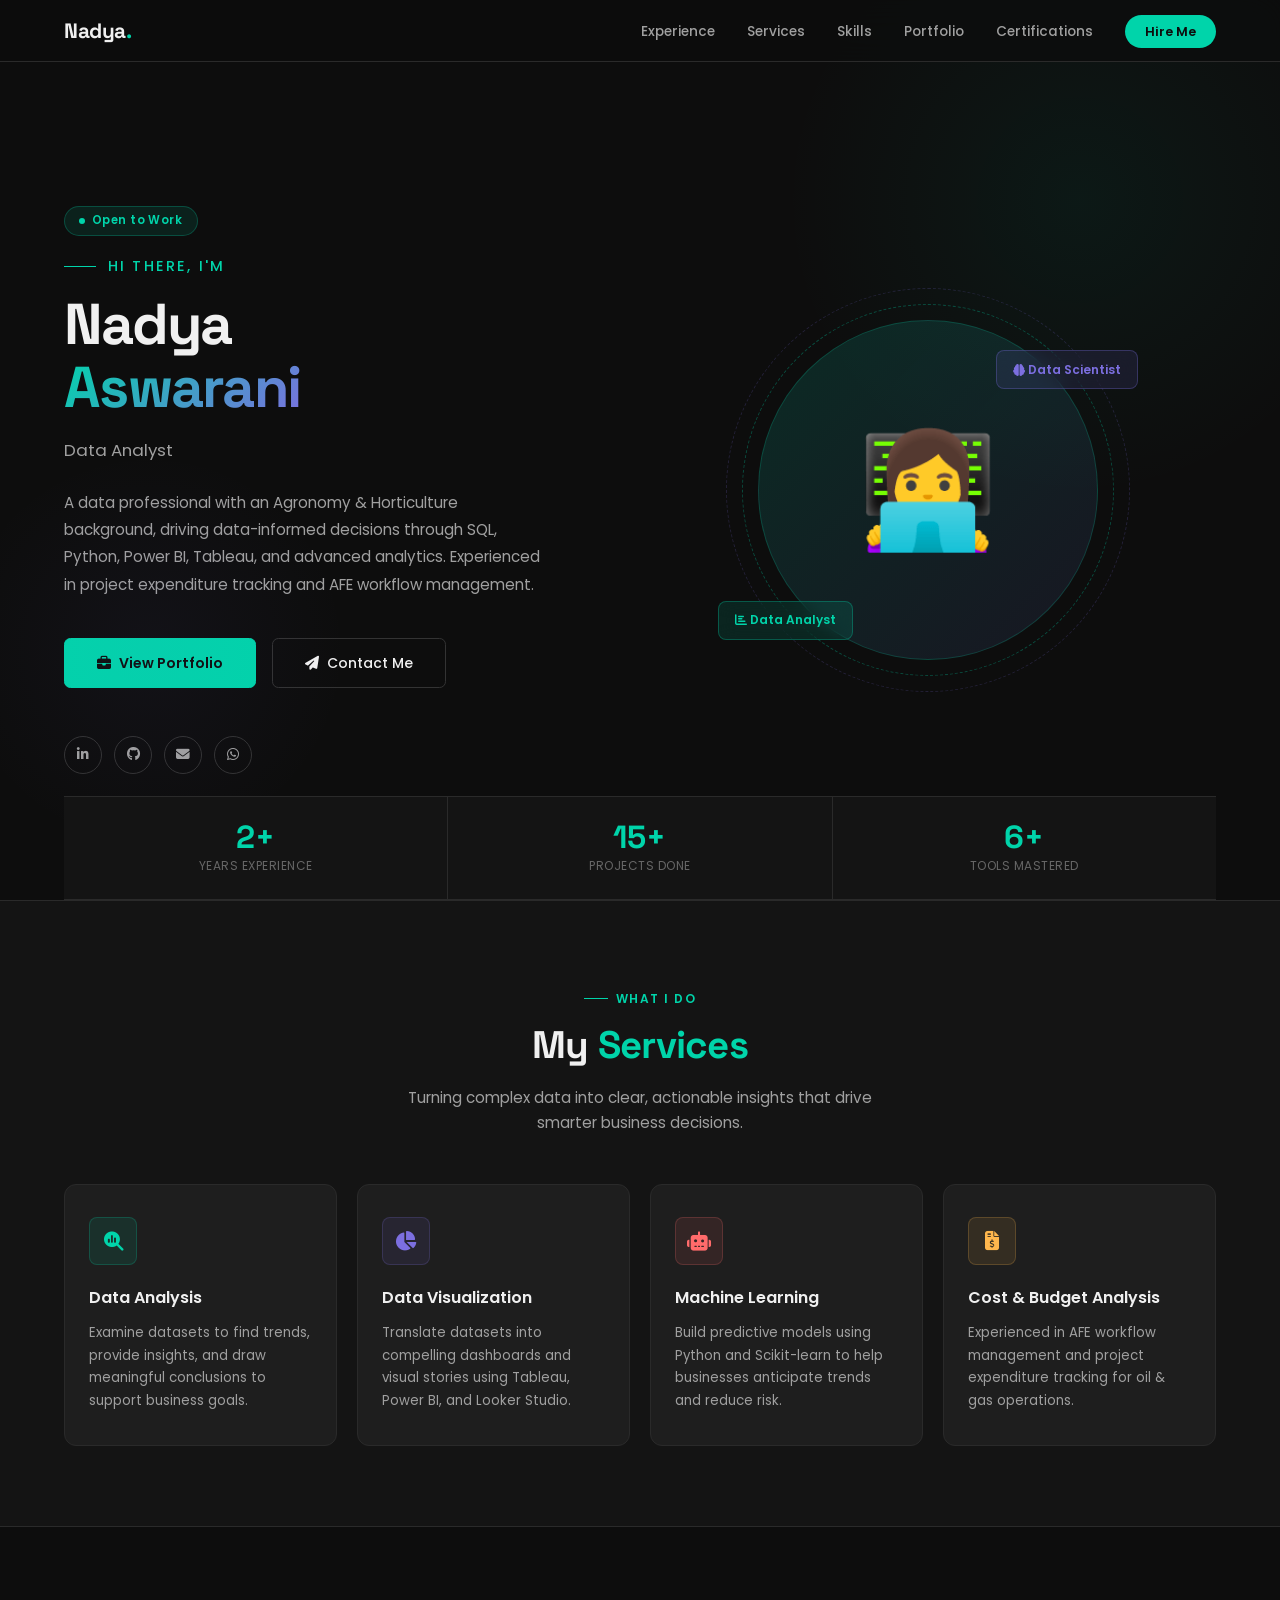
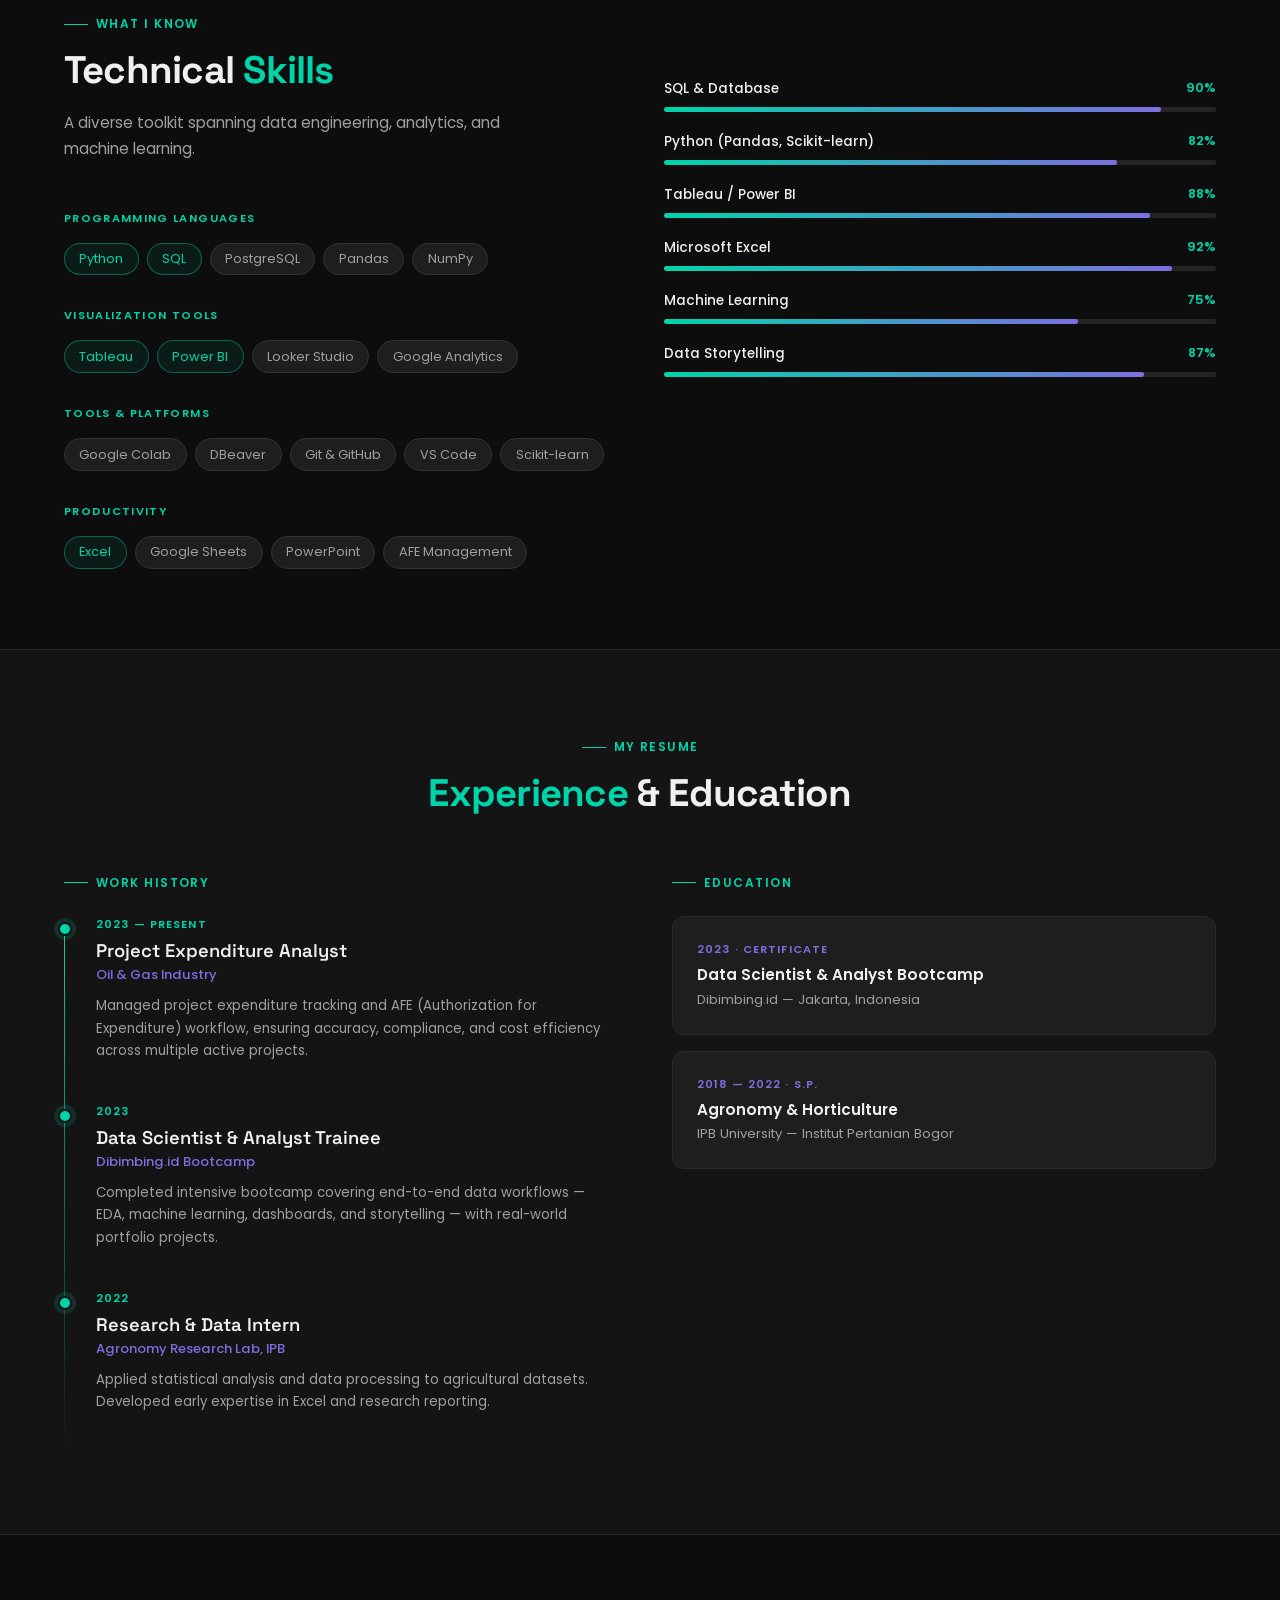
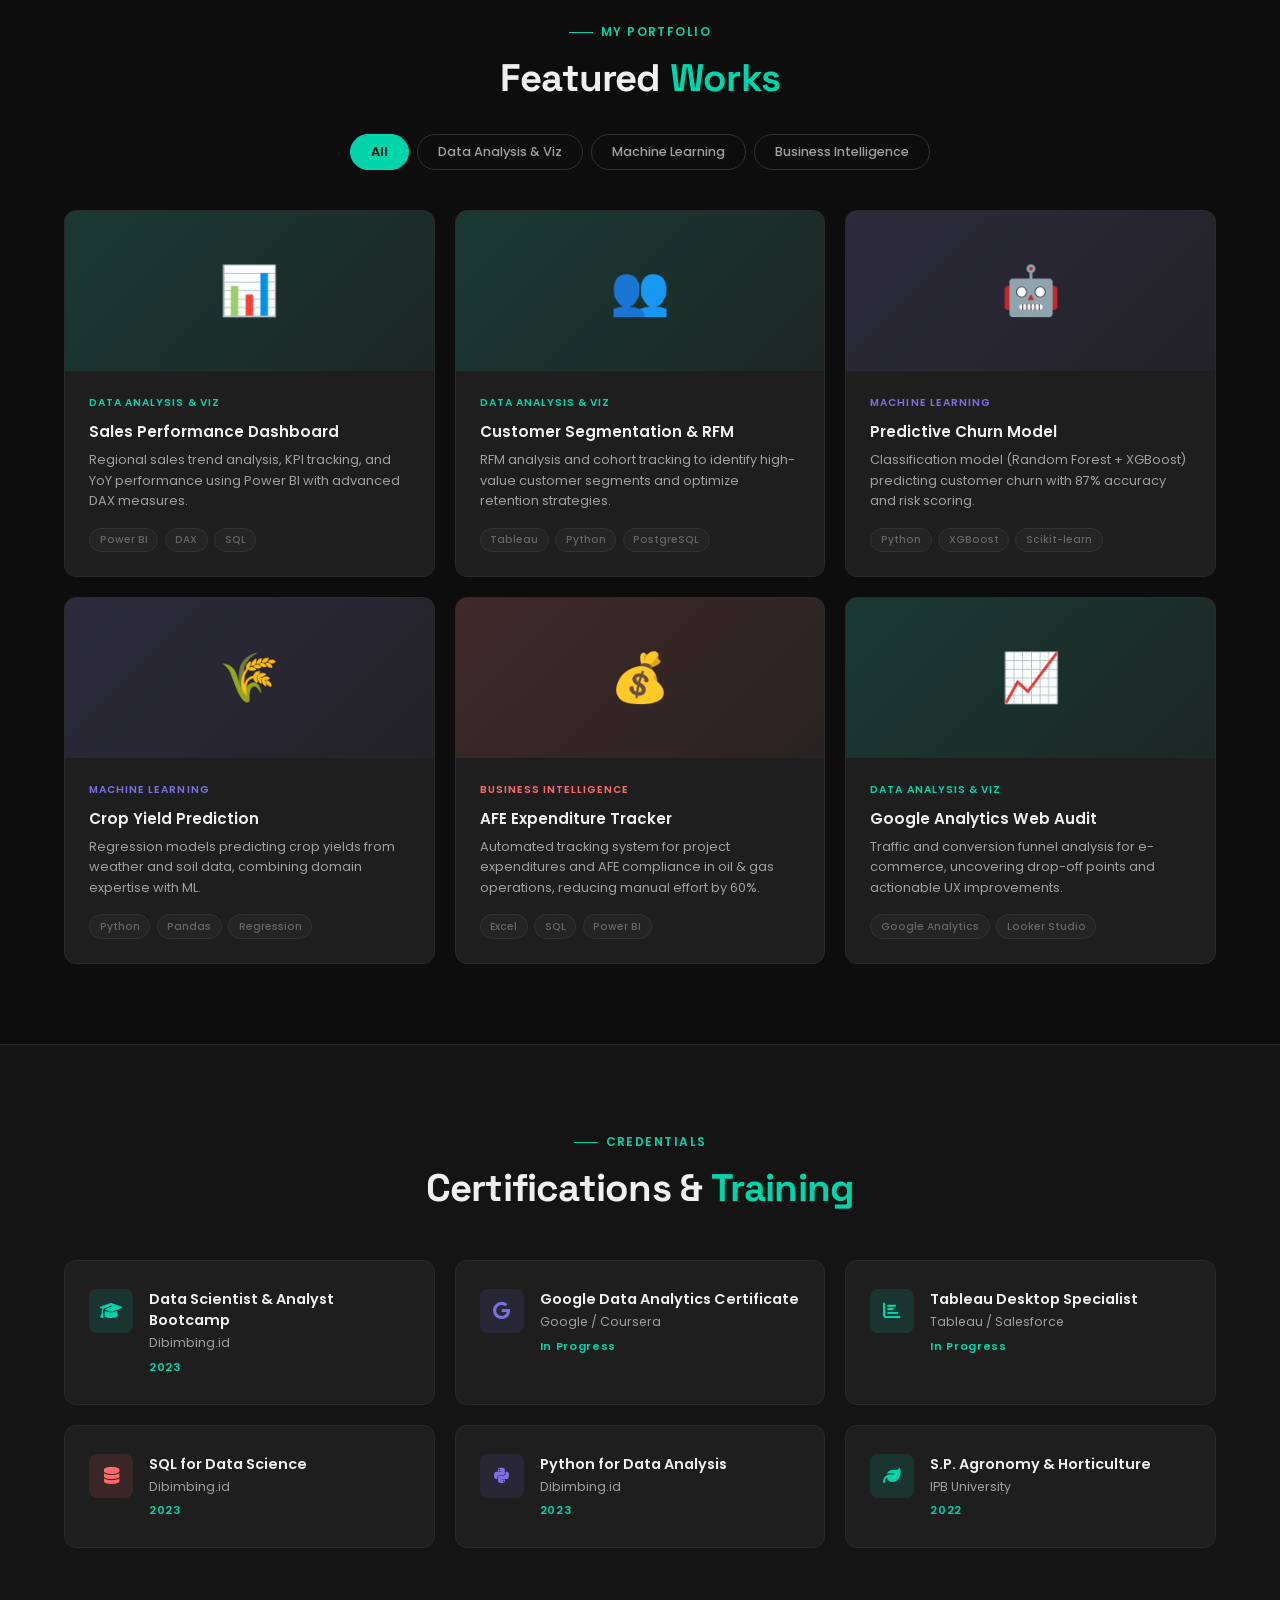
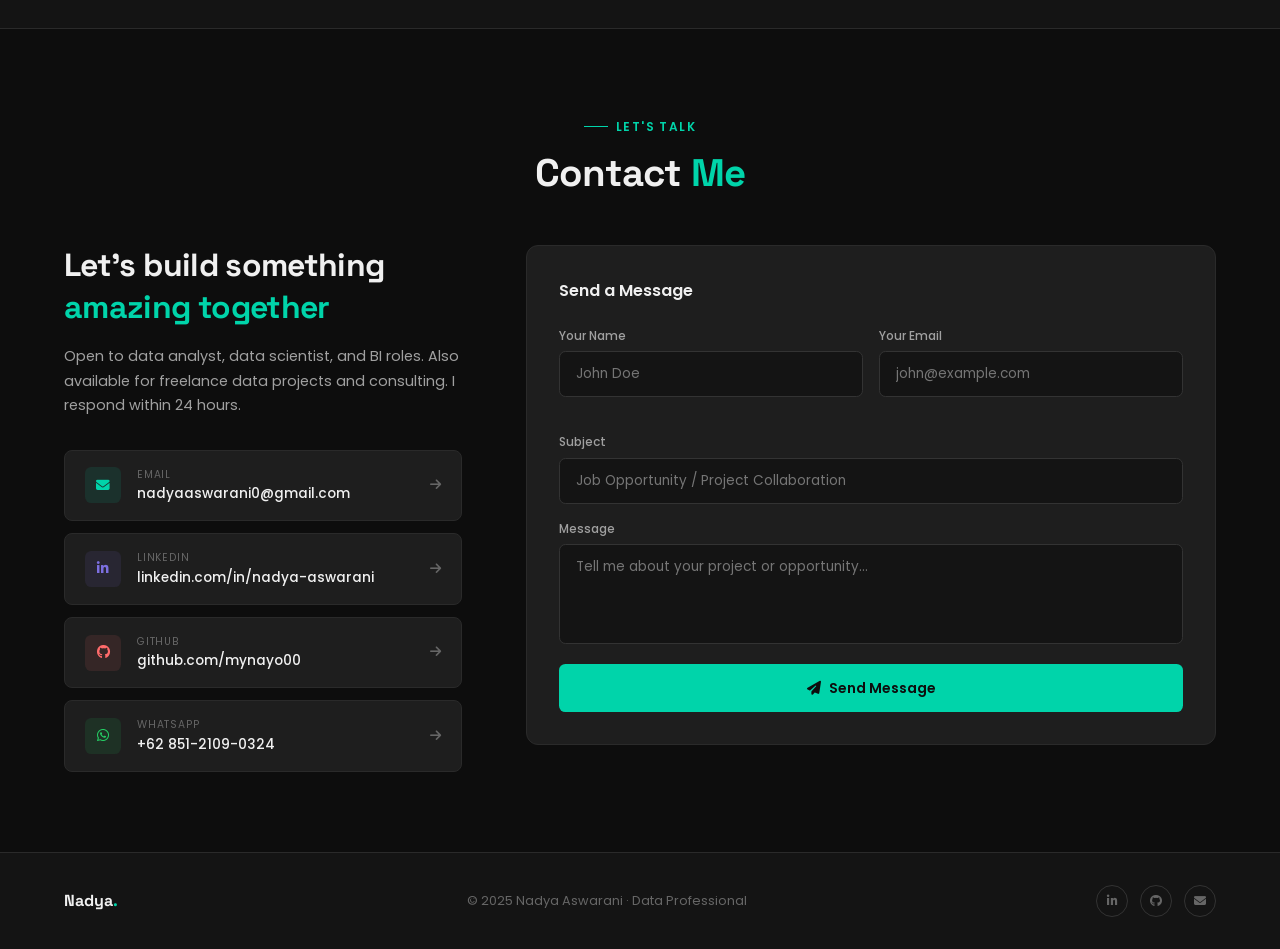
==== commit cafcebd9: "Update nadya-portfolio_1.html" ====
--- a/nadya-portfolio_1.html
+++ b/nadya-portfolio_1.html
@@ -652,10 +652,10 @@
 <nav>
   <a href="#home" class="nav-logo">Nadya<span>.</span></a>
   <ul class="nav-links">
+    <li><a href="#experience">Experience</a></li>
     <li><a href="#service">Services</a></li>
     <li><a href="#skills">Skills</a></li>
-    <li><a href="#experience">Experience</a></li>
-    <li><a href="#portfolio">Portfolio</a></li>
+        <li><a href="#portfolio">Portfolio</a></li>
     <li><a href="#certs">Certifications</a></li>
     <li><a href="#contact" class="nav-hire">Hire Me</a></li>
   </ul>
